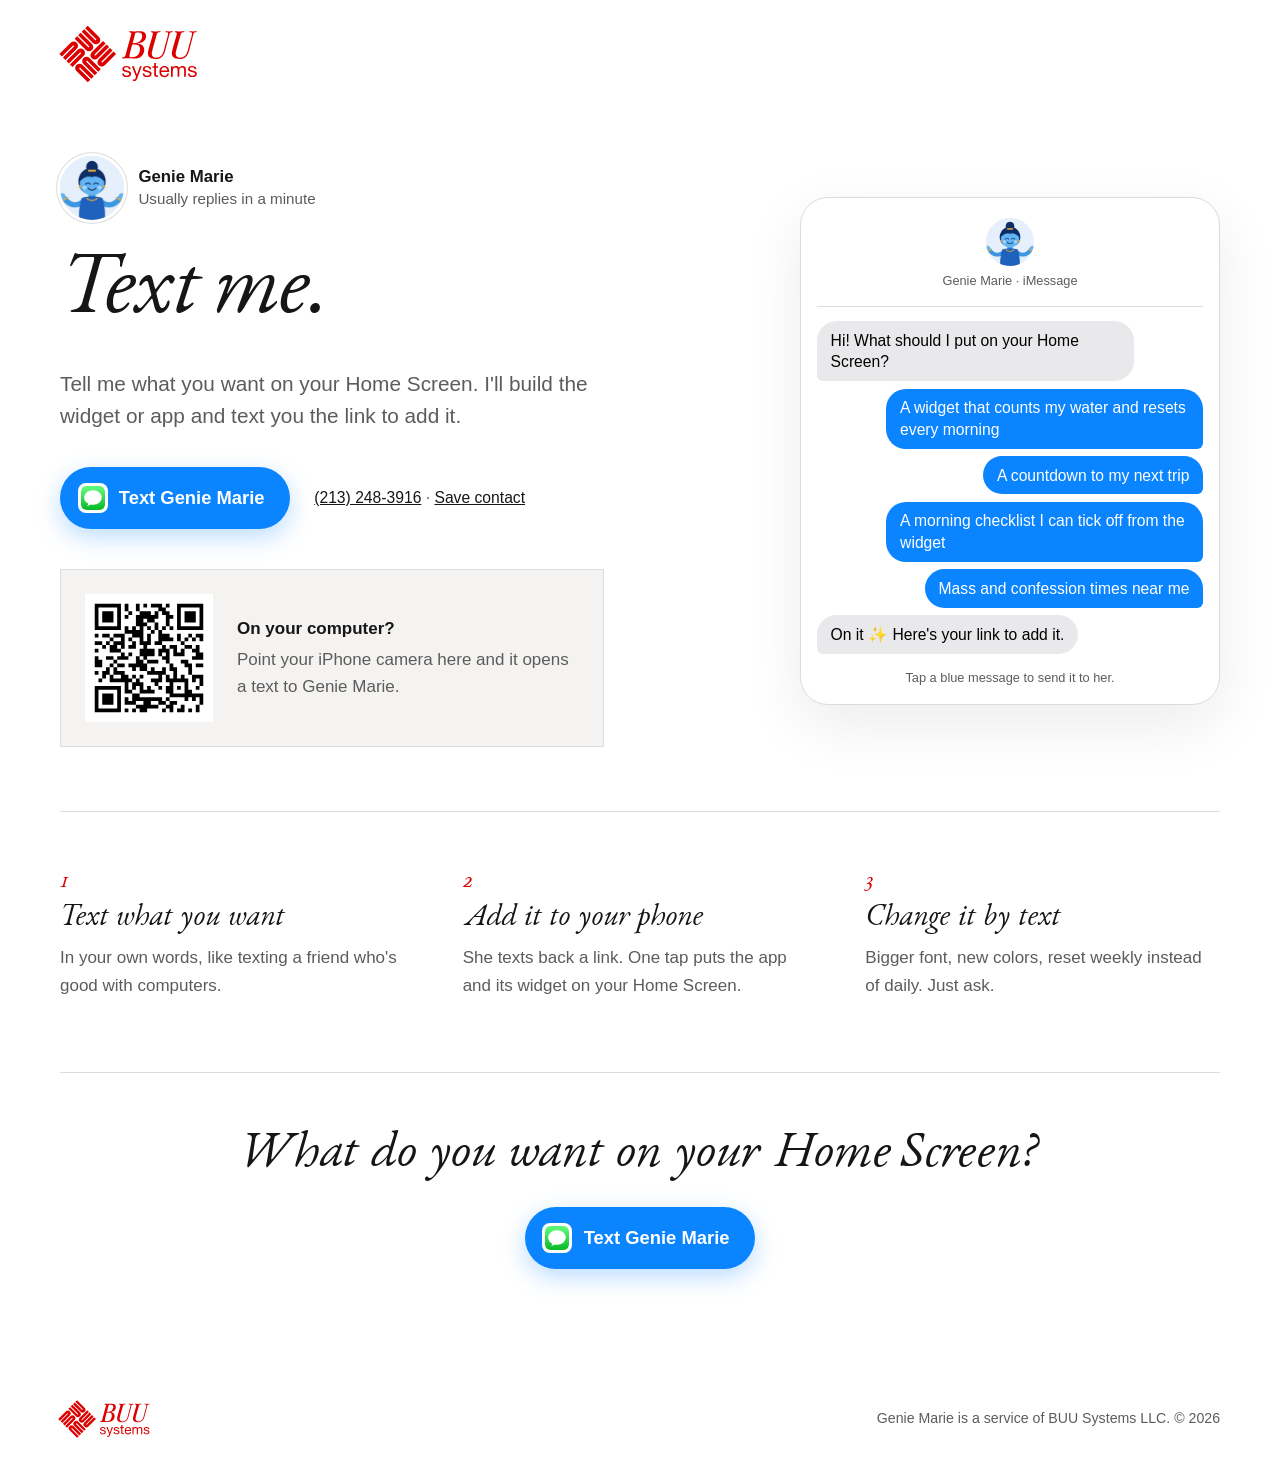
==== geniemarie/index.html @ d2462475 "Add /geniemarie: text Genie Marie to build iPhone widgets and apps Every button and example bubble o" ====
<!doctype html>
<html lang="en">
<head>
  <meta charset="utf-8">
  <meta name="viewport" content="width=device-width, initial-scale=1">
  <title>Text Genie Marie | BUU Systems</title>
  <meta name="description" content="Text Genie Marie what you want on your iPhone Home Screen. She builds the widget or app and texts you the link.">
  <meta name="theme-color" content="#DD0000">
  <link rel="icon" href="/favicon.ico" sizes="any">
  <link rel="icon" href="/assets/mark.svg" type="image/svg+xml">
  <link rel="apple-touch-icon" href="/apple-touch-icon.png" sizes="180x180">
  <meta property="og:site_name" content="BUU Systems">
  <meta property="og:title" content="Text Genie Marie">
  <meta property="og:description" content="Text her what you want on your Home Screen. She builds it.">
  <meta property="og:url" content="https://buusystems.com/geniemarie/">
  <meta property="og:image" content="https://buusystems.com/geniemarie/genie-marie.jpg">
  <meta property="og:type" content="website">
  <link rel="canonical" href="https://buusystems.com/geniemarie/">
  <link rel="stylesheet" href="/styles.css">
  <style>
    :root { --imsg: #0a84ff; --imsg-deep: #0066d6; --bubble-in: #e9e9eb; --genie-soft: #eaf5ff; }
    .gm-page { padding-block: 1rem 5rem; }
    .gm-top { display: grid; grid-template-columns: 1fr minmax(0, 420px); gap: 4rem; align-items: center; padding-block: 2rem 4rem; }
    .gm-top h1 { font-size: clamp(3rem, 8vw, 5.5rem); margin-bottom: .75rem; }
    .gm-top .lede { font-size: 1.3rem; max-width: 34rem; color: var(--muted); }
    .gm-who { display: flex; align-items: center; gap: .9rem; margin-bottom: 1.75rem; }
    .gm-who img { width: 64px; height: 64px; border-radius: 50%; object-fit: cover; box-shadow: 0 0 0 3px #fff, 0 0 0 4px var(--rule); }
    .gm-who span { font-size: .95rem; color: var(--muted); line-height: 1.35; }
    .gm-who strong { display: block; color: var(--ink); font-size: 1.05rem; }

    .text-me { display: inline-flex; align-items: center; gap: .7rem; padding: 1rem 1.6rem 1rem 1.1rem; border-radius: 999px;
      background: var(--imsg); color: #fff; font-size: 1.15rem; font-weight: 600; text-decoration: none;
      box-shadow: 0 8px 24px rgba(10, 132, 255, .28); transition: background-color .15s, transform .15s; }
    .text-me:hover { background: var(--imsg-deep); }
    .text-me:active { transform: scale(.97); }
    .text-me img { width: 30px; height: 30px; border-radius: 8px; background: #fff; padding: 3px; }
    .text-me:focus-visible { outline: 3px solid var(--ink); outline-offset: 3px; }
    .gm-actions { display: flex; flex-wrap: wrap; align-items: center; gap: 1rem 1.5rem; margin-top: 2rem; }
    .gm-number { color: var(--muted); font-size: .98rem; }
    .gm-number a { color: var(--ink); }

    /* The phone thread: every bubble is a ready-to-send text */
    .thread-card { background: #fff; border: 1px solid var(--rule); border-radius: 28px; padding: 1.25rem 1rem 1rem; box-shadow: 0 20px 60px rgba(0,0,0,.08); }
    .thread-head { display: flex; flex-direction: column; align-items: center; gap: .3rem; padding-bottom: .9rem; border-bottom: 1px solid var(--rule); margin-bottom: .9rem; }
    .thread-head img { width: 48px; height: 48px; border-radius: 50%; object-fit: cover; }
    .thread-head small { font-size: .8rem; color: var(--muted); }
    .bubbles { list-style: none; margin: 0; padding: 0; display: flex; flex-direction: column; gap: .45rem; }
    .bubbles li { display: flex; }
    .bubbles .in { justify-content: flex-start; }
    .bubbles .out { justify-content: flex-end; }
    .bubble { max-width: 82%; padding: .55rem .85rem; border-radius: 20px; font-size: .98rem; line-height: 1.35; }
    .in .bubble { background: var(--bubble-in); color: #000; border-bottom-left-radius: 6px; }
    .out .bubble { background: var(--imsg); color: #fff; text-decoration: none; border-bottom-right-radius: 6px; transition: background-color .15s, transform .15s; }
    .out a.bubble:hover { background: var(--imsg-deep); }
    .out a.bubble:active { transform: scale(.97); }
    .thread-hint { text-align: center; font-size: .8rem; color: var(--muted); margin: .9rem 0 0; }

    .gm-steps { display: grid; grid-template-columns: repeat(3, 1fr); gap: 3rem; padding-block: 3.5rem; border-top: 1px solid var(--rule); }
    .gm-steps h2 { font-size: 1.9rem; margin: .5rem 0 .6rem; }
    .gm-steps p { color: var(--muted); }
    .gm-steps .num { font: italic 1.5rem/1 var(--display); color: var(--red); }

    .gm-desk { display: none; align-items: center; gap: 1.5rem; padding: 1.5rem; border: 1px solid var(--rule); background: var(--tint); margin-top: 2.5rem; max-width: 34rem; }
    .gm-desk img { width: 128px; height: 128px; background: #fff; padding: 6px; }
    .gm-desk p { margin: 0; color: var(--muted); }
    .gm-desk strong { color: var(--ink); display: block; margin-bottom: .25rem; }
    @media (hover: hover) and (pointer: fine) and (min-width: 900px) { .gm-desk { display: flex; } }

    .gm-end { text-align: center; padding-block: 3.5rem 1rem; border-top: 1px solid var(--rule); }
    .gm-end h2 { font-size: clamp(2.2rem, 5vw, 3.2rem); margin-bottom: 1.5rem; }

    @media (max-width: 860px) {
      .gm-top { grid-template-columns: minmax(0, 1fr); gap: 2.5rem; padding-top: .5rem; }
      .gm-steps { grid-template-columns: 1fr; gap: 1.5rem; }
      .text-me { width: 100%; justify-content: center; }
    }
  </style>
</head>
<body>
  <header class="site-header wrap">
    <a href="/" aria-label="BUU Systems home"><img class="logo" src="/assets/logo.svg" alt="BUU Systems"></a>
  </header>

  <main class="gm-page wrap">
    <section class="gm-top">
      <div>
        <div class="gm-who">
          <img src="genie-marie.jpg" alt="Genie Marie" width="64" height="64">
          <span><strong>Genie Marie</strong>Usually replies in a minute</span>
        </div>
        <h1>Text&nbsp;me.</h1>
        <p class="lede">Tell me what you want on your Home Screen. I'll build the widget or app and text you the link to add it.</p>
        <div class="gm-actions">
          <a class="text-me sms" href="sms:+12132483916?&amp;body=Hi%20Genie%20Marie!" data-body="Hi Genie Marie!">
            <img src="/assets/brand/imessage.svg" alt="">Text Genie Marie
          </a>
          <span class="gm-number"><a class="sms" href="sms:+12132483916">(213) 248-3916</a> · <a href="genie-marie.vcf">Save contact</a></span>
        </div>
        <div class="gm-desk">
          <img src="text-qr.svg" alt="QR code that opens a text to Genie Marie" width="128" height="128">
          <p><strong>On your computer?</strong>Point your iPhone camera here and it opens a text to Genie Marie.</p>
        </div>
      </div>

      <div class="thread-card" aria-label="Example texts you can send Genie Marie">
        <div class="thread-head">
          <img src="genie-marie.jpg" alt="" width="48" height="48">
          <small>Genie Marie · iMessage</small>
        </div>
        <ul class="bubbles">
          <li class="in"><span class="bubble">Hi! What should I put on your Home Screen?</span></li>
          <li class="out"><a class="bubble sms" href="#" data-body="Make me a widget that counts glasses of water and resets every morning">A widget that counts my water and resets every morning</a></li>
          <li class="out"><a class="bubble sms" href="#" data-body="Make me a countdown widget to my next trip">A countdown to my next trip</a></li>
          <li class="out"><a class="bubble sms" href="#" data-body="Make me a checklist app for my morning routine with a widget I can tick off">A morning checklist I can tick off from the widget</a></li>
          <li class="out"><a class="bubble sms" href="#" data-body="Show Mass and confession times near me on a widget">Mass and confession times near me</a></li>
          <li class="in"><span class="bubble">On it ✨ Here's your link to add it.</span></li>
        </ul>
        <p class="thread-hint">Tap a blue message to send it to her.</p>
      </div>
    </section>

    <section class="gm-steps" aria-label="How it works">
      <div><span class="num">1</span><h2>Text what you want</h2><p>In your own words, like texting a friend who's good with computers.</p></div>
      <div><span class="num">2</span><h2>Add it to your phone</h2><p>She texts back a link. One tap puts the app and its widget on your Home Screen.</p></div>
      <div><span class="num">3</span><h2>Change it by text</h2><p>Bigger font, new colors, reset weekly instead of daily. Just ask.</p></div>
    </section>

    <section class="gm-end">
      <h2>What do you want on your Home&nbsp;Screen?</h2>
      <a class="text-me sms" href="sms:+12132483916?&amp;body=Hi%20Genie%20Marie!" data-body="Hi Genie Marie!">
        <img src="/assets/brand/imessage.svg" alt="">Text Genie Marie
      </a>
    </section>
  </main>

  <footer class="site-footer wrap">
    <img class="logo logo-small" src="/assets/logo.svg" alt="BUU Systems">
    <small>Genie Marie is a service of BUU Systems LLC. &copy; 2026</small>
  </footer>
  <script>
    // Every .sms link opens Messages with a prefilled text. iOS and macOS read
    // "sms:<number>&body=", Android reads "sms:<number>?body="; "?&body=" works on both.
    var NUMBER = "+12132483916";
    document.querySelectorAll("a.sms[data-body]").forEach(function (a) {
      a.href = "sms:" + NUMBER + "?&body=" + encodeURIComponent(a.dataset.body);
    });
  </script>
</body>
</html>
---- styles.css ----
@font-face {
  font-family: "EB Garamond";
  src: url("assets/eb-garamond-italic.woff") format("woff");
  font-style: italic;
  font-display: swap;
}

:root {
  --red: #DD0000;
  --ink: #161616;
  --muted: #5c5c5c;
  --rule: #dcdcdc;
  --tint: #f4f3f1;
  --display: "EB Garamond", Garamond, Georgia, serif;
  --text: "Helvetica Neue", Helvetica, Arial, sans-serif;
}

* { box-sizing: border-box; }
html { scroll-behavior: smooth; }
@media (prefers-reduced-motion: reduce) { html { scroll-behavior: auto; } }

body {
  margin: 0;
  background: #fff;
  color: var(--ink);
  font: 400 1.0625rem/1.6 var(--text);
  overflow-x: hidden;
}

img { display: block; max-width: 100%; height: auto; }
.wrap { width: min(1160px, 100% - 3rem); margin-inline: auto; }

h1, h2, blockquote {
  margin: 0;
  font-family: var(--display);
  font-style: italic;
  font-weight: 400;
  line-height: 1.05;
}
p { margin: 0 0 1em; }

/* Header */
.site-header {
  display: flex;
  align-items: center;
  justify-content: space-between;
  gap: 1rem;
  padding-block: 1.25rem;
}
.logo { width: auto; height: 68px; margin-left: -4px; }
.logo-small { height: 44px; }
nav { display: flex; gap: 1.75rem; }
nav a { color: var(--ink); text-decoration: none; }
nav a:hover { color: var(--red); }

/* Hero */
.hero {
  display: grid;
  grid-template-columns: 1.1fr 0.9fr;
  align-items: center;
  gap: 3rem;
  padding-block: 3.5rem 5.5rem;
}
h1 { font-size: clamp(3.25rem, 7.4vw, 6.25rem); letter-spacing: -0.01em; }
.lede { max-width: 34rem; margin: 1.75rem 0 2.25rem; font-size: 1.25rem; line-height: 1.5; color: var(--muted); }
.hero-mark { width: 100%; max-width: 480px; justify-self: end; }

.button {
  display: inline-block;
  padding: 0.85rem 1.6rem;
  background: var(--red);
  color: #fff;
  font-weight: 500;
  text-decoration: none;
  transition: background-color 0.15s;
}
.button:hover { background: #b40000; }
.button-invert { background: #fff; color: var(--red); }
.button-invert:hover { background: var(--ink); color: #fff; }
a:focus-visible { outline: 3px solid var(--ink); outline-offset: 3px; }
.cta a:focus-visible { outline-color: #fff; }

/* Pillars */
.pillars {
  display: grid;
  grid-template-columns: repeat(3, 1fr);
  gap: 3rem;
  padding-block: 2.5rem 6rem;
  border-top: 1px solid var(--rule);
}
.num { font: italic 1.5rem/1 var(--display); color: var(--red); }
.pillars h2 { margin: 0.9rem 0 0.75rem; font-size: 2.25rem; }
.pillars p { margin: 0; color: var(--muted); }

/* Founder */
.founder { padding-block: 6rem; background: var(--tint); }
.founder-grid {
  display: grid;
  grid-template-columns: minmax(0, 5fr) minmax(0, 7fr);
  align-items: center;
  gap: clamp(2.5rem, 6vw, 5.5rem);
}
blockquote { font-size: clamp(2.25rem, 4vw, 3.5rem); }
.byline { margin: 1.5rem 0 2rem; padding-left: 0.9rem; border-left: 3px solid var(--red); line-height: 1.4; color: var(--muted); }
.byline strong { color: var(--ink); font-weight: 500; }
.founder-grid p:last-child { margin-bottom: 0; }

/* Call to action */
.cta { position: relative; overflow: hidden; padding-block: 6rem; background: var(--red); color: #fff; }
.cta-mark { position: absolute; top: 50%; right: -7rem; width: 36rem; max-width: none; transform: translateY(-50%); opacity: 0.14; }
.cta-inner { position: relative; }
.cta h2 { max-width: 15ch; font-size: clamp(2.75rem, 6vw, 4.75rem); }
.cta p { max-width: 34rem; margin: 1.5rem 0 2.25rem; font-size: 1.1875rem; }

/* Footer */
.site-footer {
  display: flex;
  align-items: center;
  justify-content: space-between;
  gap: 1rem;
  padding-block: 2rem;
  color: var(--muted);
}

@media (max-width: 820px) {
  .hero { grid-template-columns: 1fr; gap: 2.5rem; padding-block: 1.5rem 4rem; }
  .hero-mark { display: none; }
  .pillars { grid-template-columns: 1fr; gap: 2.5rem; padding-bottom: 4rem; }
  .founder, .cta { padding-block: 4rem; }
  .founder-grid { grid-template-columns: minmax(0, 1fr); }
  .headshot { max-width: min(400px, 100%); }
}

@media (max-width: 480px) {
  .logo { height: 52px; }
  .logo-small { height: 40px; }
  nav { flex-wrap: wrap; justify-content: flex-end; gap: 0.25rem 1rem; font-size: 0.9375rem; }
  nav a { white-space: nowrap; }
  .cta-mark { right: -12rem; }
}
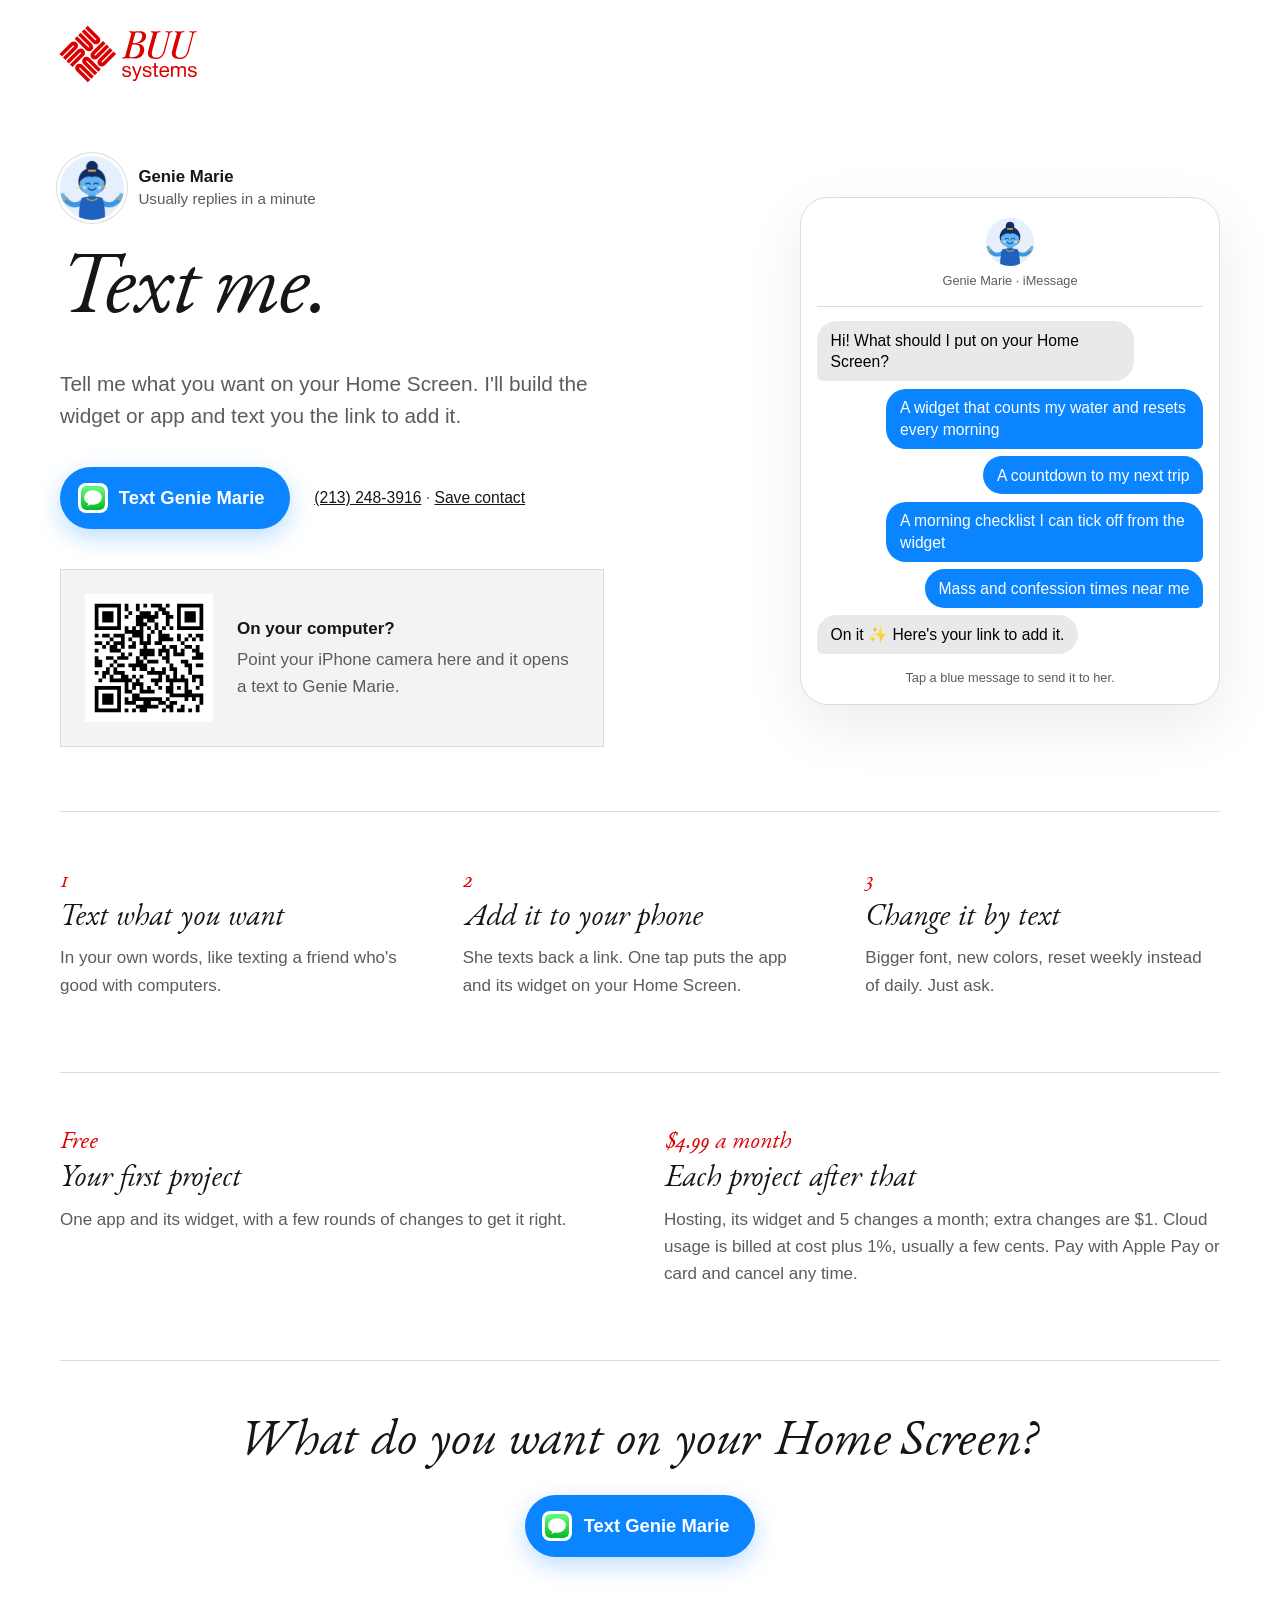
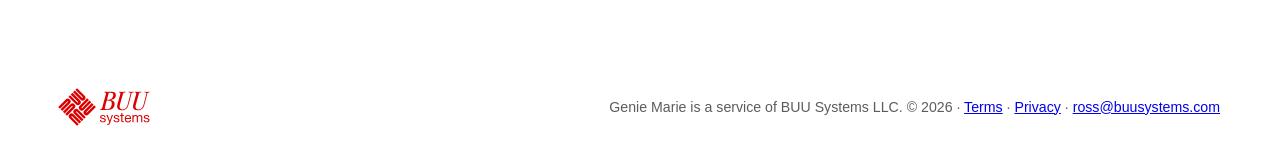
==== commit a67cda1c: "Genie Marie: pricing, terms, privacy and payment-received pages Co-Authored-By: Claude Opus 5.5 <nor" ====
--- a/geniemarie/index.html
+++ b/geniemarie/index.html
@@ -74,6 +74,12 @@
       .gm-steps { grid-template-columns: 1fr; gap: 1.5rem; }
       .text-me { width: 100%; justify-content: center; }
     }
+
+    .gm-price { display: grid; grid-template-columns: repeat(2, 1fr); gap: 3rem; padding-block: 3.5rem; border-top: 1px solid var(--rule); }
+    .gm-price h2 { font-size: 1.9rem; margin: .5rem 0 .6rem; }
+    .gm-price .amt { font: italic 1.5rem/1 var(--display); color: var(--red); }
+    .gm-price p { color: var(--muted); }
+    @media (max-width: 860px) { .gm-price { grid-template-columns: 1fr; gap: 1.5rem; } }
   </style>
 </head>
 <body>
@@ -125,6 +131,11 @@
       <div><span class="num">3</span><h2>Change it by text</h2><p>Bigger font, new colors, reset weekly instead of daily. Just ask.</p></div>
     </section>
 
+    <section class="gm-price" aria-label="Pricing">
+      <div><span class="amt">Free</span><h2>Your first project</h2><p>One app and its widget, with a few rounds of changes to get it right.</p></div>
+      <div><span class="amt">$4.99 a month</span><h2>Each project after that</h2><p>Hosting, its widget and 5 changes a month; extra changes are $1. Cloud usage is billed at cost plus 1%, usually a few cents. Pay with Apple Pay or card and cancel any time.</p></div>
+    </section>
+
     <section class="gm-end">
       <h2>What do you want on your Home&nbsp;Screen?</h2>
       <a class="text-me sms" href="sms:+12132483916?&amp;body=Hi%20Genie%20Marie!" data-body="Hi Genie Marie!">
@@ -135,7 +146,7 @@
 
   <footer class="site-footer wrap">
     <img class="logo logo-small" src="/assets/logo.svg" alt="BUU Systems">
-    <small>Genie Marie is a service of BUU Systems LLC. &copy; 2026</small>
+    <small>Genie Marie is a service of BUU Systems LLC. &copy; 2026 · <a href="terms.html">Terms</a> · <a href="privacy.html">Privacy</a> · <a href="mailto:ross@buusystems.com">ross@buusystems.com</a></small>
   </footer>
   <script>
     // Every .sms link opens Messages with a prefilled text. iOS and macOS read
